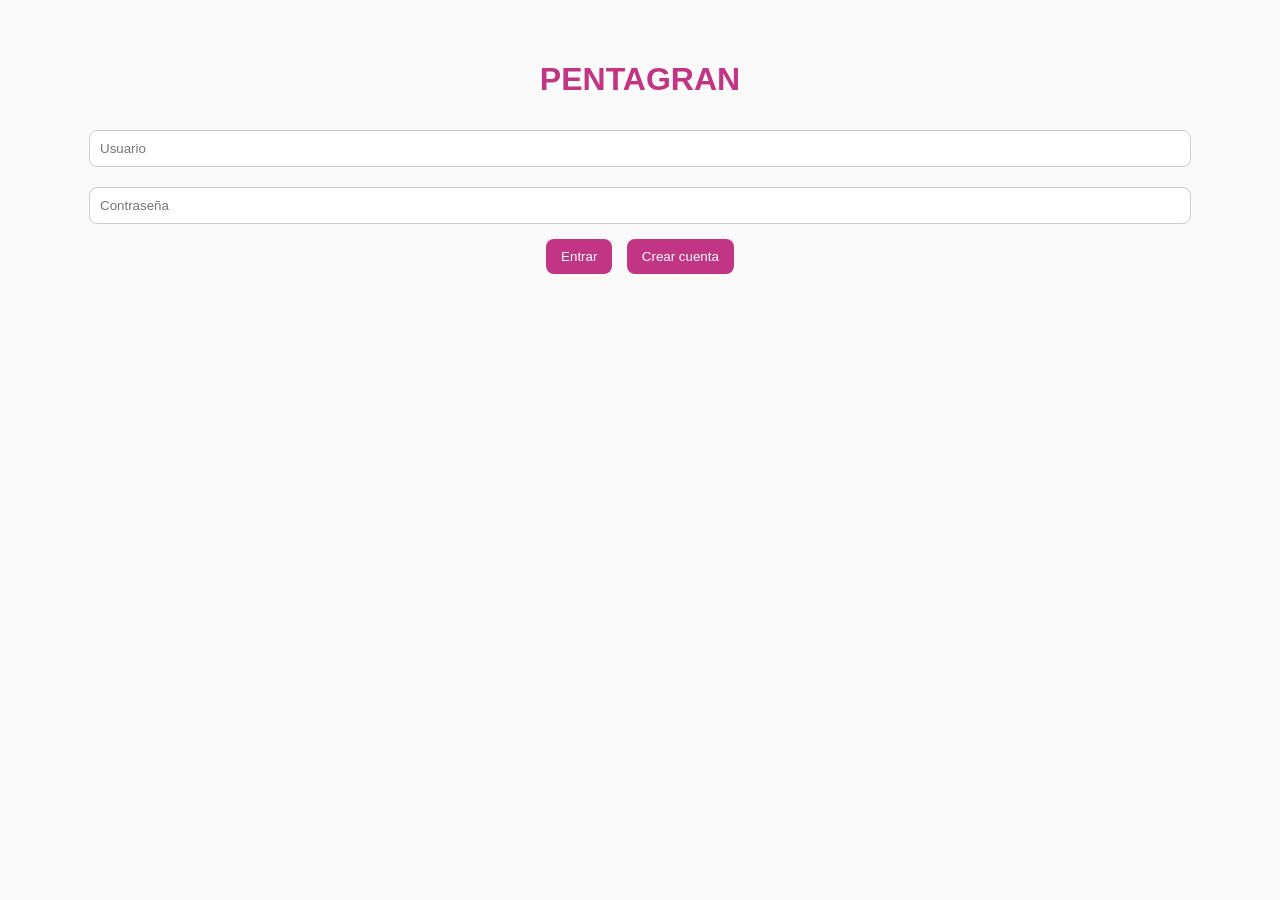
==== index.html @ b0647e69 "Rename index1.html to index.html" ====
<!DOCTYPE html>
<html lang="es">
<head>
<meta charset="UTF-8">
<meta name="viewport" content="width=device-width,initial-scale=1">
<title>PENTAGRAN</title>
<link rel="stylesheet" href="style.css">
</head>

<body>

<div id="loginScreen" class="login-screen">

<h1>PENTAGRAN</h1>

<input id="userName" placeholder="Usuario">

<input id="userPass" type="password" placeholder="Contraseña">

<button onclick="login()">Entrar</button>

<button onclick="registerUser()">Crear cuenta</button>

</div>

<div id="app" class="hidden">

<header>

<div class="logo">PENTAGRAN</div>

<div>
<button onclick="logout()">🚪</button>
</div>

</header>

<section id="home" class="section active"></section>

<section id="create" class="section">

<h2>Nueva publicación</h2>

<textarea id="postText"></textarea>

<input type="file" id="postImage" accept="image/*">

<button onclick="createPost()">Publicar foto</button>

<hr>

<h2>Nuevo Reel</h2>

<input id="reelTitle">

<input type="file" id="reelVideo" accept="video/*">

<button onclick="createReel()">Publicar reel</button>

</section>

<section id="reels" class="section"></section>

<section id="profile" class="section">

<div class="profile">

<div class="avatar">👤</div>

<h2 id="profileName"></h2>

<p id="profileBio"></p>

<button onclick="editProfile()">Editar perfil</button>

</div>

</section>

<nav>

<button onclick="openSection('home')">🏠</button>

<button onclick="openSection('create')">➕</button>

<button onclick="openSection('reels')">🎬</button>

<button onclick="openSection('profile')">👤</button>

</nav>

</div>

<script src="app.js"></script>

</body>
</html>
---- style.css ----
body{
margin:0;
font-family:Arial;
background:#fafafa;
}

.hidden{
display:none;
}

.login-screen{
text-align:center;
padding:40px;
}

.login-screen h1{
color:#c13584;
}

input,textarea{
width:90%;
padding:10px;
margin:10px;
border-radius:8px;
border:1px solid #ccc;
}

button{
padding:10px 15px;
margin:5px;
border:none;
border-radius:8px;
cursor:pointer;
background:#c13584;
color:white;
}

header{
display:flex;
justify-content:space-between;
padding:15px;
background:white;
box-shadow:0 2px 8px rgba(0,0,0,.08);
position:sticky;
top:0;
}

.logo{
font-size:28px;
font-weight:bold;
}

.section{
display:none;
padding:20px;
padding-bottom:90px;
}

.active{
display:block;
}

.post,.reel{
background:white;
padding:15px;
border-radius:15px;
margin-bottom:20px;
box-shadow:0 2px 8px rgba(0,0,0,.08);
}

img,video{
width:100%;
border-radius:12px;
margin-top:10px;
}

.profile{
text-align:center;
}

.avatar{
width:90px;
height:90px;
border-radius:50%;
background:#ddd;
display:flex;
justify-content:center;
align-items:center;
font-size:40px;
margin:auto;
}

nav{
position:fixed;
bottom:0;
width:100%;
display:flex;
justify-content:space-around;
background:white;
padding:10px;
box-shadow:0 -2px 8px rgba(0,0,0,.08);
}
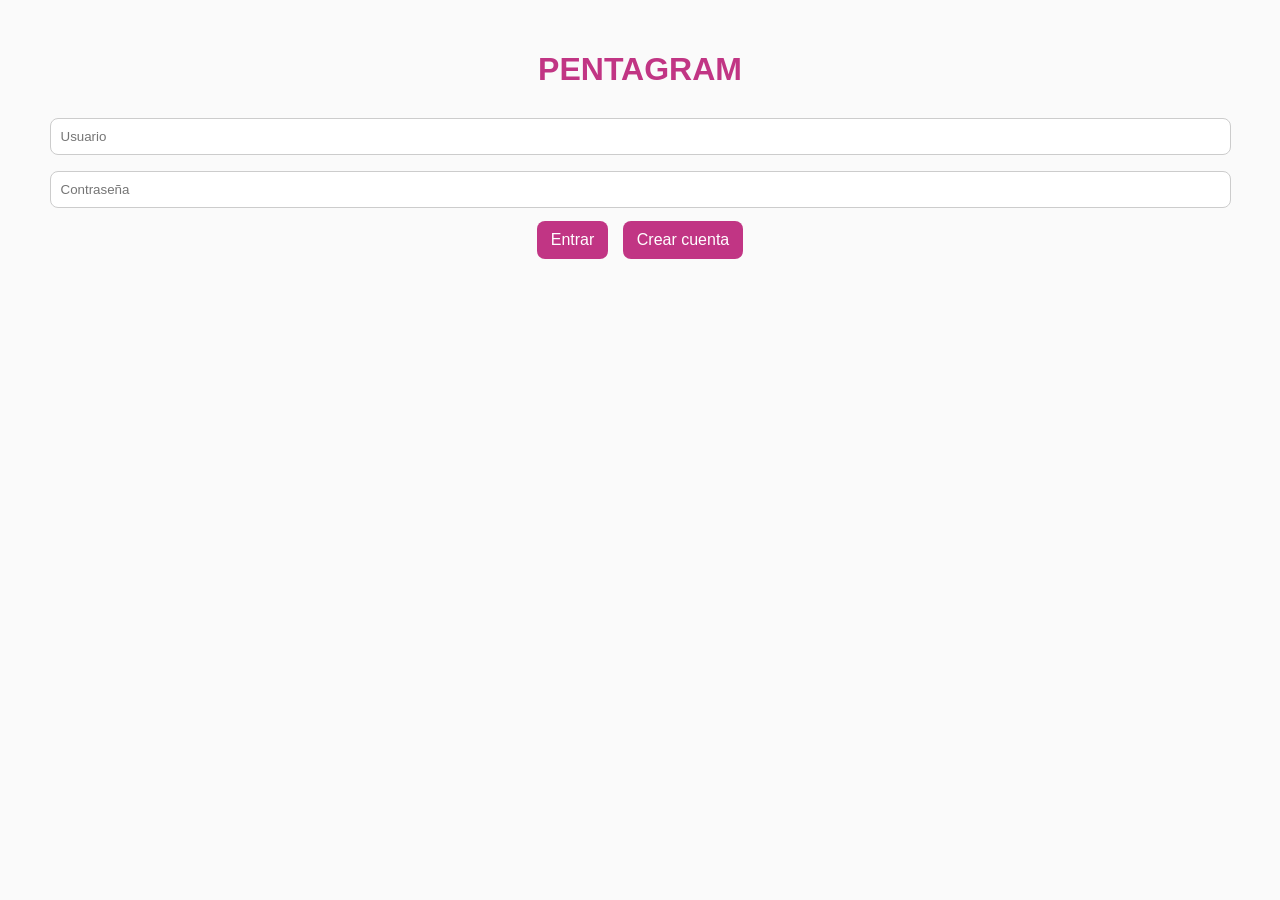
==== commit a4c606c9: "Add files via upload" ====
--- a/index.html
+++ b/index.html
@@ -3,95 +3,455 @@
 <head>
 <meta charset="UTF-8">
 <meta name="viewport" content="width=device-width,initial-scale=1">
-<title>PENTAGRAN</title>
-<link rel="stylesheet" href="style.css">
+<title>PENTAGRAM</title>
+
+<style>
+body{
+margin:0;
+font-family:Arial;
+background:#fafafa;
+}
+
+header{
+position:fixed;
+top:0;
+width:100%;
+background:white;
+display:flex;
+justify-content:space-between;
+padding:12px 18px;
+box-shadow:0 2px 8px rgba(0,0,0,.08);
+z-index:10;
+}
+
+.logo{
+font-size:28px;
+font-weight:bold;
+color:#c13584;
+}
+
+.section{
+display:none;
+padding-top:70px;
+padding-bottom:90px;
+}
+
+.active{
+display:block;
+}
+
+.post{
+background:white;
+margin:15px;
+padding:15px;
+border-radius:15px;
+box-shadow:0 2px 8px rgba(0,0,0,.08);
+}
+
+img{
+width:100%;
+border-radius:12px;
+margin-top:10px;
+}
+
+.bottom-nav{
+position:fixed;
+bottom:0;
+width:100%;
+display:flex;
+justify-content:space-around;
+background:white;
+padding:10px;
+box-shadow:0 -2px 8px rgba(0,0,0,.08);
+}
+
+button{
+border:none;
+background:none;
+cursor:pointer;
+font-size:16px;
+}
+
+.main{
+background:#c13584;
+color:white;
+padding:10px 14px;
+border-radius:8px;
+margin:5px;
+}
+
+input,textarea{
+width:95%;
+padding:10px;
+margin:8px;
+border-radius:8px;
+border:1px solid #ccc;
+}
+
+.comment{
+background:#f5f5f5;
+padding:8px;
+margin-top:6px;
+border-radius:8px;
+}
+</style>
 </head>
-
 <body>
 
-<div id="loginScreen" class="login-screen">
-
-<h1>PENTAGRAN</h1>
+<div id="loginScreen">
+
+<div style="padding:30px;text-align:center;">
+
+<h1 style="color:#c13584;">PENTAGRAM</h1>
 
 <input id="userName" placeholder="Usuario">
 
 <input id="userPass" type="password" placeholder="Contraseña">
 
-<button onclick="login()">Entrar</button>
-
-<button onclick="registerUser()">Crear cuenta</button>
-
-</div>
-
-<div id="app" class="hidden">
+<button class="main" onclick="login()">Entrar</button>
+
+<button class="main" onclick="register()">Crear cuenta</button>
+
+</div>
+
+</div>
+
+<div id="app" style="display:none;">
 
 <header>
 
-<div class="logo">PENTAGRAN</div>
+<div class="logo">PENTAGRAM</div>
+
+<button onclick="logout()">🚪</button>
+
+</header>
+
+<div id="home" class="section active"></div>
+
+<div id="create" class="section">
+
+<div style="padding:15px;">
+
+<h2>Nueva publicación</h2>
+
+<textarea id="postText"></textarea>
+
+<input type="file" id="postImage" accept="image/*">
+
+<button class="main" onclick="createPost()">Publicar</button>
+
+</div>
+
+</div>
+
+<div id="profile" class="section">
+
+<div style="padding:20px;">
+
+<h2 id="profileName"></h2>
+
+<p id="followersCount"></p>
+
+<p id="followingCount"></p>
+
+</div>
+
+</div>
+
+<div class="bottom-nav">
+
+<button onclick="openSection('home')">🏠</button>
+
+<button onclick="openSection('create')">➕</button>
+
+<button onclick="openSection('profile')">👤</button>
+
+</div>
+
+</div>
+
+<script>
+
+let currentUser=null;
+
+function getUsers(){
+return JSON.parse(localStorage.getItem("users")||"{}");
+}
+
+function saveUsers(users){
+localStorage.setItem("users",JSON.stringify(users));
+}
+
+function register(){
+
+let u=userName.value.trim();
+let p=userPass.value.trim();
+
+if(!u||!p)return;
+
+let users=getUsers();
+
+if(users[u]) return alert("Ya existe");
+
+users[u]={
+password:p,
+posts:[],
+followers:[],
+following:[]
+};
+
+saveUsers(users);
+
+alert("Cuenta creada");
+}
+
+function login(){
+
+let u=userName.value.trim();
+let p=userPass.value.trim();
+
+let users=getUsers();
+
+if(!users[u]) return;
+
+if(users[u].password!==p)return;
+
+currentUser=u;
+
+loginScreen.style.display="none";
+app.style.display="block";
+
+loadUser();
+}
+
+function logout(){
+
+currentUser=null;
+
+app.style.display="none";
+
+loginScreen.style.display="block";
+}
+
+function openSection(id){
+
+document.querySelectorAll(".section")
+.forEach(s=>s.classList.remove("active"));
+
+document.getElementById(id)
+.classList.add("active");
+}
+
+function loadUser(){
+
+renderPosts();
+
+renderProfile();
+}
+
+function renderProfile(){
+
+let users=getUsers();
+
+profileName.innerText=currentUser;
+
+followersCount.innerText=
+"Seguidores: "+users[currentUser].followers.length;
+
+followingCount.innerText=
+"Siguiendo: "+users[currentUser].following.length;
+}
+
+function createPost(){
+
+let text=postText.value;
+
+let file=postImage.files[0];
+
+if(!file)return;
+
+let reader=new FileReader();
+
+reader.onload=function(){
+
+let users=getUsers();
+
+users[currentUser].posts.unshift({
+
+id:Date.now(),
+
+text:text,
+
+image:reader.result,
+
+likes:[],
+
+comments:[]
+});
+
+saveUsers(users);
+
+postText.value="";
+postImage.value="";
+
+renderPosts();
+
+openSection("home");
+};
+
+reader.readAsDataURL(file);
+}
+
+function toggleLike(owner,id){
+
+let users=getUsers();
+
+let post=users[owner].posts.find(p=>p.id===id);
+
+let i=post.likes.indexOf(currentUser);
+
+if(i===-1){
+
+post.likes.push(currentUser);
+
+}else{
+
+post.likes.splice(i,1);
+}
+
+saveUsers(users);
+
+renderPosts();
+}
+
+function addComment(owner,id){
+
+let text=prompt("Comentario:");
+
+if(!text)return;
+
+let users=getUsers();
+
+let post=users[owner].posts.find(p=>p.id===id);
+
+post.comments.push({
+user:currentUser,
+text:text
+});
+
+saveUsers(users);
+
+renderPosts();
+}
+
+function toggleFollow(user){
+
+if(user===currentUser)return;
+
+let users=getUsers();
+
+let me=users[currentUser];
+
+let other=users[user];
+
+let following=me.following.indexOf(user);
+
+if(following===-1){
+
+me.following.push(user);
+
+other.followers.push(currentUser);
+
+}else{
+
+me.following=
+me.following.filter(x=>x!==user);
+
+other.followers=
+other.followers.filter(x=>x!==currentUser);
+}
+
+saveUsers(users);
+
+renderPosts();
+
+renderProfile();
+}
+
+function renderPosts(){
+
+let users=getUsers();
+
+home.innerHTML="";
+
+for(let name in users){
+
+users[name].posts.forEach(post=>{
+
+let liked=
+post.likes.includes(currentUser);
+
+let following=
+users[currentUser].following.includes(name);
+
+let div=document.createElement("div");
+
+div.className="post";
+
+div.innerHTML=`
+
+<b>${name}</b>
+
+${name!==currentUser
+? `<button class="main"
+onclick="toggleFollow('${name}')">
+${following?"Siguiendo":"Seguir"}
+</button>`
+:""}
+
+<p>${post.text}</p>
+
+<img src="${post.image}">
+
+<div style="margin-top:10px;">
+
+<button onclick="toggleLike('${name}',${post.id})">
+
+${liked?"❤️":"🤍"} ${post.likes.length}
+
+</button>
+
+<button onclick="addComment('${name}',${post.id})">
+
+💬 ${post.comments.length}
+
+</button>
+
+</div>
 
 <div>
-<button onclick="logout()">🚪</button>
-</div>
-
-</header>
-
-<section id="home" class="section active"></section>
-
-<section id="create" class="section">
-
-<h2>Nueva publicación</h2>
-
-<textarea id="postText"></textarea>
-
-<input type="file" id="postImage" accept="image/*">
-
-<button onclick="createPost()">Publicar foto</button>
-
-<hr>
-
-<h2>Nuevo Reel</h2>
-
-<input id="reelTitle">
-
-<input type="file" id="reelVideo" accept="video/*">
-
-<button onclick="createReel()">Publicar reel</button>
-
-</section>
-
-<section id="reels" class="section"></section>
-
-<section id="profile" class="section">
-
-<div class="profile">
-
-<div class="avatar">👤</div>
-
-<h2 id="profileName"></h2>
-
-<p id="profileBio"></p>
-
-<button onclick="editProfile()">Editar perfil</button>
-
-</div>
-
-</section>
-
-<nav>
-
-<button onclick="openSection('home')">🏠</button>
-
-<button onclick="openSection('create')">➕</button>
-
-<button onclick="openSection('reels')">🎬</button>
-
-<button onclick="openSection('profile')">👤</button>
-
-</nav>
-
-</div>
-
-<script src="app.js"></script>
+
+${post.comments.map(c=>`
+
+<div class="comment">
+
+<b>${c.user}</b>: ${c.text}
+
+</div>
+
+`).join("")}
+
+</div>
+`;
+
+home.appendChild(div);
+
+});
+
+}
+}
+
+</script>
 
 </body>
-</html>
+</html>
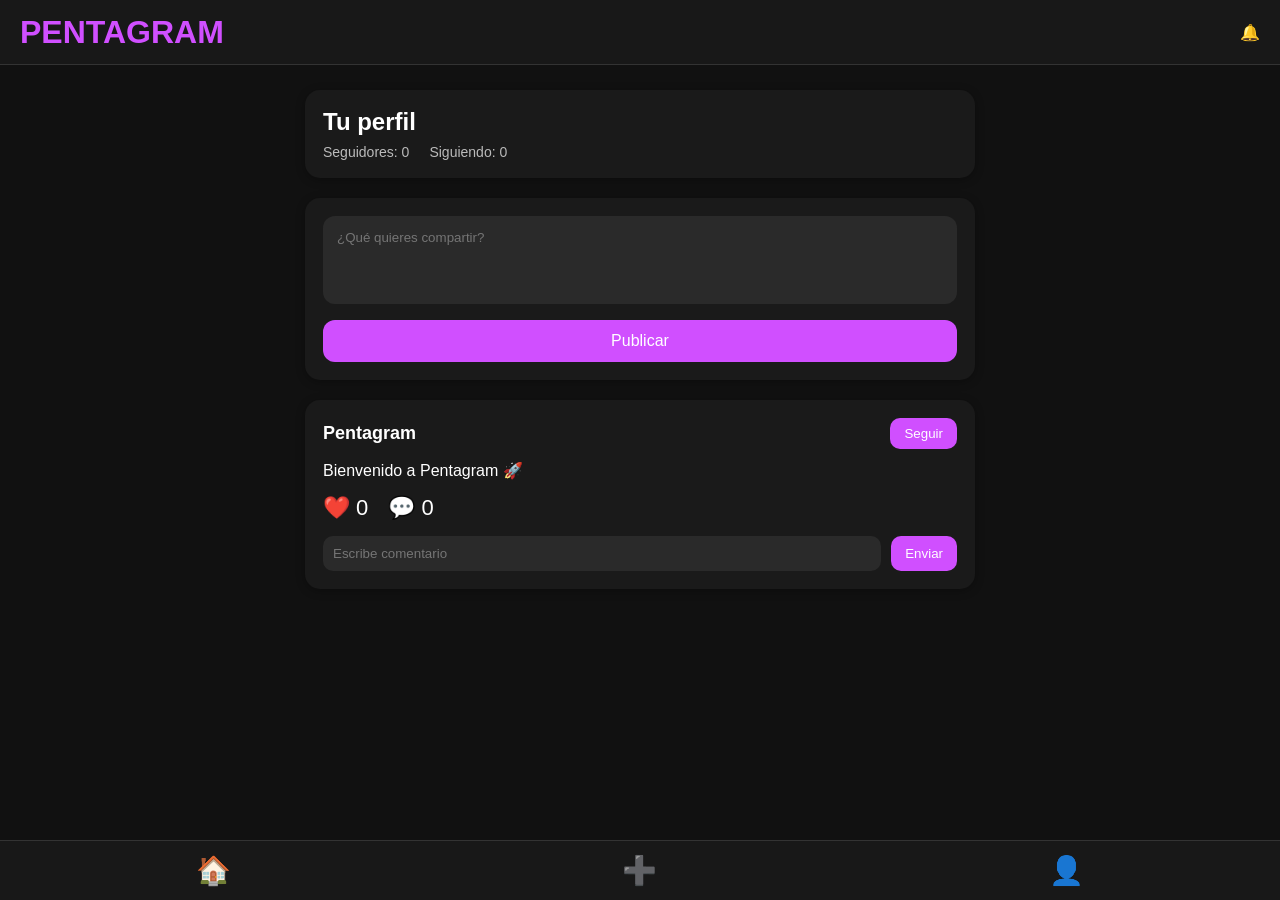
==== commit 6e308d95: "V2 SE AÑADIERON MEJORAS VISUALES Y DE FUNCIONAMIENTO" ====
--- a/index.html
+++ b/index.html
@@ -6,450 +6,306 @@
 <title>PENTAGRAM</title>
 
 <style>
+*{
+margin:0;
+padding:0;
+box-sizing:border-box;
+font-family:Arial,sans-serif;
+}
+
 body{
-margin:0;
-font-family:Arial;
-background:#fafafa;
+background:#111;
+color:white;
 }
 
 header{
 position:fixed;
 top:0;
+left:0;
+right:0;
+height:65px;
+background:#181818;
+display:flex;
+justify-content:space-between;
+align-items:center;
+padding:0 20px;
+border-bottom:1px solid #333;
+z-index:10;
+}
+
+.logo{
+font-size:32px;
+font-weight:bold;
+color:#d04fff;
+}
+
+.container{
+max-width:700px;
+margin:auto;
+padding:90px 15px 90px;
+}
+
+.card{
+background:#1a1a1a;
+border-radius:15px;
+padding:18px;
+margin-bottom:20px;
+box-shadow:0 2px 10px rgba(0,0,0,.3);
+}
+
+.card-header{
+display:flex;
+justify-content:space-between;
+align-items:center;
+margin-bottom:12px;
+}
+
+.username{
+font-weight:bold;
+font-size:18px;
+}
+
+.follow-btn{
+background:#d04fff;
+color:white;
+border:none;
+padding:8px 14px;
+border-radius:10px;
+cursor:pointer;
+}
+
+textarea{
 width:100%;
-background:white;
-display:flex;
-justify-content:space-between;
-padding:12px 18px;
-box-shadow:0 2px 8px rgba(0,0,0,.08);
-z-index:10;
-}
-
-.logo{
-font-size:28px;
-font-weight:bold;
-color:#c13584;
-}
-
-.section{
-display:none;
-padding-top:70px;
-padding-bottom:90px;
-}
-
-.active{
-display:block;
-}
-
-.post{
-background:white;
-margin:15px;
-padding:15px;
-border-radius:15px;
-box-shadow:0 2px 8px rgba(0,0,0,.08);
-}
-
-img{
+padding:14px;
+border-radius:12px;
+border:none;
+background:#2a2a2a;
+color:white;
+resize:none;
+margin-bottom:12px;
+}
+
+button{
+cursor:pointer;
+}
+
+.post-btn{
 width:100%;
+padding:12px;
+background:#d04fff;
+border:none;
+color:white;
 border-radius:12px;
-margin-top:10px;
+font-size:16px;
+}
+
+.actions{
+display:flex;
+gap:20px;
+margin-top:15px;
+font-size:22px;
+cursor:pointer;
+}
+
+.comments{
+margin-top:15px;
+}
+
+.comment{
+background:#222;
+padding:10px;
+border-radius:10px;
+margin-top:8px;
+}
+
+.comment-input{
+margin-top:12px;
+display:flex;
+gap:10px;
+}
+
+.comment-input input{
+flex:1;
+padding:10px;
+border:none;
+border-radius:10px;
+background:#2a2a2a;
+color:white;
 }
 
 .bottom-nav{
 position:fixed;
 bottom:0;
-width:100%;
+left:0;
+right:0;
+height:60px;
+background:#181818;
 display:flex;
 justify-content:space-around;
-background:white;
-padding:10px;
-box-shadow:0 -2px 8px rgba(0,0,0,.08);
-}
-
-button{
-border:none;
-background:none;
-cursor:pointer;
-font-size:16px;
-}
-
-.main{
-background:#c13584;
-color:white;
-padding:10px 14px;
-border-radius:8px;
-margin:5px;
-}
-
-input,textarea{
-width:95%;
-padding:10px;
-margin:8px;
-border-radius:8px;
-border:1px solid #ccc;
-}
-
-.comment{
-background:#f5f5f5;
-padding:8px;
-margin-top:6px;
-border-radius:8px;
-}
+align-items:center;
+font-size:28px;
+border-top:1px solid #333;
+}
+
+.stats{
+display:flex;
+gap:20px;
+margin-top:8px;
+color:#bbb;
+font-size:14px;
+}
+
 </style>
 </head>
+
 <body>
 
-<div id="loginScreen">
-
-<div style="padding:30px;text-align:center;">
-
-<h1 style="color:#c13584;">PENTAGRAM</h1>
-
-<input id="userName" placeholder="Usuario">
-
-<input id="userPass" type="password" placeholder="Contraseña">
-
-<button class="main" onclick="login()">Entrar</button>
-
-<button class="main" onclick="register()">Crear cuenta</button>
-
-</div>
-
-</div>
-
-<div id="app" style="display:none;">
-
 <header>
-
 <div class="logo">PENTAGRAM</div>
-
-<button onclick="logout()">🚪</button>
-
+<div>🔔</div>
 </header>
 
-<div id="home" class="section active"></div>
-
-<div id="create" class="section">
-
-<div style="padding:15px;">
-
-<h2>Nueva publicación</h2>
-
-<textarea id="postText"></textarea>
-
-<input type="file" id="postImage" accept="image/*">
-
-<button class="main" onclick="createPost()">Publicar</button>
-
-</div>
-
-</div>
-
-<div id="profile" class="section">
-
-<div style="padding:20px;">
-
-<h2 id="profileName"></h2>
-
-<p id="followersCount"></p>
-
-<p id="followingCount"></p>
-
-</div>
+<div class="container">
+
+<div class="card">
+<h2>Tu perfil</h2>
+<div class="stats">
+<div>Seguidores: <span id="followers">0</span></div>
+<div>Siguiendo: <span id="following">0</span></div>
+</div>
+</div>
+
+<div class="card">
+<textarea id="postText" rows="4" placeholder="¿Qué quieres compartir?"></textarea>
+<button class="post-btn" onclick="createPost()">Publicar</button>
+</div>
+
+<div id="feed"></div>
 
 </div>
 
 <div class="bottom-nav">
-
-<button onclick="openSection('home')">🏠</button>
-
-<button onclick="openSection('create')">➕</button>
-
-<button onclick="openSection('profile')">👤</button>
-
-</div>
-
+<div>🏠</div>
+<div onclick="scrollTo(0,0)">➕</div>
+<div>👤</div>
 </div>
 
 <script>
 
-let currentUser=null;
-
-function getUsers(){
-return JSON.parse(localStorage.getItem("users")||"{}");
-}
-
-function saveUsers(users){
-localStorage.setItem("users",JSON.stringify(users));
-}
-
-function register(){
-
-let u=userName.value.trim();
-let p=userPass.value.trim();
-
-if(!u||!p)return;
-
-let users=getUsers();
-
-if(users[u]) return alert("Ya existe");
-
-users[u]={
-password:p,
-posts:[],
-followers:[],
-following:[]
-};
-
-saveUsers(users);
-
-alert("Cuenta creada");
-}
-
-function login(){
-
-let u=userName.value.trim();
-let p=userPass.value.trim();
-
-let users=getUsers();
-
-if(!users[u]) return;
-
-if(users[u].password!==p)return;
-
-currentUser=u;
-
-loginScreen.style.display="none";
-app.style.display="block";
-
-loadUser();
-}
-
-function logout(){
-
-currentUser=null;
-
-app.style.display="none";
-
-loginScreen.style.display="block";
-}
-
-function openSection(id){
-
-document.querySelectorAll(".section")
-.forEach(s=>s.classList.remove("active"));
-
-document.getElementById(id)
-.classList.add("active");
-}
-
-function loadUser(){
-
-renderPosts();
-
-renderProfile();
-}
-
-function renderProfile(){
-
-let users=getUsers();
-
-profileName.innerText=currentUser;
-
-followersCount.innerText=
-"Seguidores: "+users[currentUser].followers.length;
-
-followingCount.innerText=
-"Siguiendo: "+users[currentUser].following.length;
+let followers=0;
+let following=0;
+
+let posts=JSON.parse(localStorage.getItem("posts"))||[
+{
+user:"Pentagram",
+text:"Bienvenido a Pentagram 🚀",
+likes:0,
+comments:[]
+}
+];
+
+function save(){
+localStorage.setItem("posts",JSON.stringify(posts));
+}
+
+function render(){
+
+document.getElementById("followers").textContent=followers;
+document.getElementById("following").textContent=following;
+
+const feed=document.getElementById("feed");
+
+feed.innerHTML="";
+
+posts.slice().reverse().forEach((post,index)=>{
+
+const realIndex=posts.length-1-index;
+
+const card=document.createElement("div");
+card.className="card";
+
+card.innerHTML=`
+<div class="card-header">
+<div class="username">${post.user}</div>
+<button class="follow-btn"
+onclick="followUser()">
+Seguir
+</button>
+</div>
+
+<div>${post.text}</div>
+
+<div class="actions">
+<span onclick="likePost(${realIndex})">❤️ ${post.likes}</span>
+<span>💬 ${post.comments.length}</span>
+</div>
+
+<div class="comments" id="comments-${realIndex}">
+${post.comments.map(c=>`
+<div class="comment">${c}</div>
+`).join("")}
+</div>
+
+<div class="comment-input">
+<input id="input-${realIndex}" placeholder="Escribe comentario">
+<button class="follow-btn"
+onclick="addComment(${realIndex})">
+Enviar
+</button>
+</div>
+`;
+
+feed.appendChild(card);
+
+});
 }
 
 function createPost(){
 
-let text=postText.value;
-
-let file=postImage.files[0];
-
-if(!file)return;
-
-let reader=new FileReader();
-
-reader.onload=function(){
-
-let users=getUsers();
-
-users[currentUser].posts.unshift({
-
-id:Date.now(),
-
-text:text,
-
-image:reader.result,
-
-likes:[],
-
+const text=document.getElementById("postText").value.trim();
+
+if(!text)return;
+
+posts.push({
+user:"Tú",
+text,
+likes:0,
 comments:[]
 });
 
-saveUsers(users);
-
-postText.value="";
-postImage.value="";
-
-renderPosts();
-
-openSection("home");
-};
-
-reader.readAsDataURL(file);
-}
-
-function toggleLike(owner,id){
-
-let users=getUsers();
-
-let post=users[owner].posts.find(p=>p.id===id);
-
-let i=post.likes.indexOf(currentUser);
-
-if(i===-1){
-
-post.likes.push(currentUser);
-
-}else{
-
-post.likes.splice(i,1);
-}
-
-saveUsers(users);
-
-renderPosts();
-}
-
-function addComment(owner,id){
-
-let text=prompt("Comentario:");
-
-if(!text)return;
-
-let users=getUsers();
-
-let post=users[owner].posts.find(p=>p.id===id);
-
-post.comments.push({
-user:currentUser,
-text:text
-});
-
-saveUsers(users);
-
-renderPosts();
-}
-
-function toggleFollow(user){
-
-if(user===currentUser)return;
-
-let users=getUsers();
-
-let me=users[currentUser];
-
-let other=users[user];
-
-let following=me.following.indexOf(user);
-
-if(following===-1){
-
-me.following.push(user);
-
-other.followers.push(currentUser);
-
-}else{
-
-me.following=
-me.following.filter(x=>x!==user);
-
-other.followers=
-other.followers.filter(x=>x!==currentUser);
-}
-
-saveUsers(users);
-
-renderPosts();
-
-renderProfile();
-}
-
-function renderPosts(){
-
-let users=getUsers();
-
-home.innerHTML="";
-
-for(let name in users){
-
-users[name].posts.forEach(post=>{
-
-let liked=
-post.likes.includes(currentUser);
-
-let following=
-users[currentUser].following.includes(name);
-
-let div=document.createElement("div");
-
-div.className="post";
-
-div.innerHTML=`
-
-<b>${name}</b>
-
-${name!==currentUser
-? `<button class="main"
-onclick="toggleFollow('${name}')">
-${following?"Siguiendo":"Seguir"}
-</button>`
-:""}
-
-<p>${post.text}</p>
-
-<img src="${post.image}">
-
-<div style="margin-top:10px;">
-
-<button onclick="toggleLike('${name}',${post.id})">
-
-${liked?"❤️":"🤍"} ${post.likes.length}
-
-</button>
-
-<button onclick="addComment('${name}',${post.id})">
-
-💬 ${post.comments.length}
-
-</button>
-
-</div>
-
-<div>
-
-${post.comments.map(c=>`
-
-<div class="comment">
-
-<b>${c.user}</b>: ${c.text}
-
-</div>
-
-`).join("")}
-
-</div>
-`;
-
-home.appendChild(div);
-
-});
-
-}
-}
+document.getElementById("postText").value="";
+
+save();
+render();
+}
+
+function likePost(i){
+posts[i].likes++;
+save();
+render();
+}
+
+function addComment(i){
+
+const input=document.getElementById(`input-${i}`);
+
+if(!input.value.trim())return;
+
+posts[i].comments.push(input.value);
+
+input.value="";
+
+save();
+render();
+}
+
+function followUser(){
+followers++;
+following++;
+render();
+}
+
+render();
 
 </script>
 
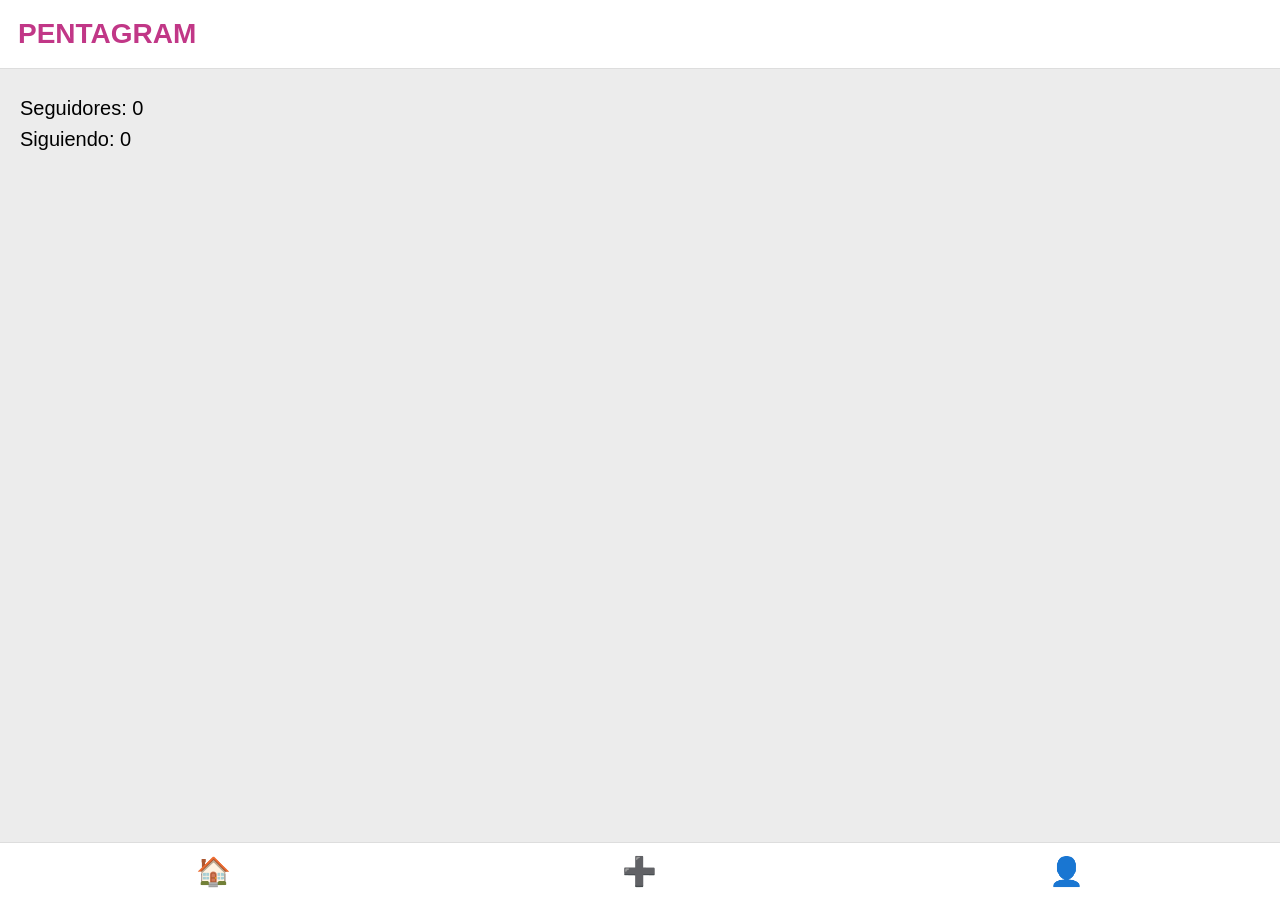
==== commit 312928df: "Add files via upload" ====
--- a/index.html
+++ b/index.html
@@ -6,6 +6,7 @@
 <title>PENTAGRAM</title>
 
 <style>
+
 *{
 margin:0;
 padding:0;
@@ -14,86 +15,59 @@
 }
 
 body{
-background:#111;
-color:white;
+background:#ececec;
 }
 
 header{
-position:fixed;
-top:0;
-left:0;
-right:0;
-height:65px;
-background:#181818;
-display:flex;
-justify-content:space-between;
-align-items:center;
-padding:0 20px;
-border-bottom:1px solid #333;
-z-index:10;
-}
-
-.logo{
-font-size:32px;
+background:white;
+padding:18px;
+font-size:28px;
 font-weight:bold;
-color:#d04fff;
+color:#c13787;
+border-bottom:1px solid #ddd;
 }
 
 .container{
-max-width:700px;
-margin:auto;
-padding:90px 15px 90px;
+padding:20px;
+padding-bottom:90px;
+}
+
+.stats{
+margin-bottom:20px;
+}
+
+.stats div{
+margin-top:8px;
+font-size:20px;
 }
 
 .card{
-background:#1a1a1a;
-border-radius:15px;
-padding:18px;
+background:white;
+padding:16px;
 margin-bottom:20px;
-box-shadow:0 2px 10px rgba(0,0,0,.3);
-}
-
-.card-header{
-display:flex;
-justify-content:space-between;
-align-items:center;
-margin-bottom:12px;
-}
-
-.username{
-font-weight:bold;
-font-size:18px;
-}
-
-.follow-btn{
-background:#d04fff;
-color:white;
-border:none;
-padding:8px 14px;
-border-radius:10px;
-cursor:pointer;
+border-radius:14px;
+box-shadow:0 2px 8px rgba(0,0,0,.08);
 }
 
 textarea{
 width:100%;
-padding:14px;
+padding:12px;
 border-radius:12px;
+border:1px solid #ccc;
+resize:none;
+font-size:16px;
+}
+
+button{
 border:none;
-background:#2a2a2a;
-color:white;
-resize:none;
-margin-bottom:12px;
-}
-
-button{
 cursor:pointer;
 }
 
 .post-btn{
+margin-top:12px;
 width:100%;
 padding:12px;
-background:#d04fff;
-border:none;
+background:#c13787;
 color:white;
 border-radius:12px;
 font-size:16px;
@@ -103,34 +77,27 @@
 display:flex;
 gap:20px;
 margin-top:15px;
-font-size:22px;
-cursor:pointer;
-}
-
-.comments{
-margin-top:15px;
-}
-
-.comment{
-background:#222;
+font-size:20px;
+}
+
+.comment-box{
+display:flex;
+gap:8px;
+margin-top:12px;
+}
+
+.comment-box input{
+flex:1;
 padding:10px;
 border-radius:10px;
+border:1px solid #ccc;
+}
+
+.comment{
 margin-top:8px;
-}
-
-.comment-input{
-margin-top:12px;
-display:flex;
-gap:10px;
-}
-
-.comment-input input{
-flex:1;
+background:#f5f5f5;
 padding:10px;
-border:none;
 border-radius:10px;
-background:#2a2a2a;
-color:white;
 }
 
 .bottom-nav{
@@ -138,21 +105,25 @@
 bottom:0;
 left:0;
 right:0;
-height:60px;
-background:#181818;
+height:58px;
+background:white;
 display:flex;
 justify-content:space-around;
 align-items:center;
 font-size:28px;
-border-top:1px solid #333;
-}
-
-.stats{
-display:flex;
-gap:20px;
-margin-top:8px;
-color:#bbb;
-font-size:14px;
+border-top:1px solid #ddd;
+}
+
+.nav-btn{
+cursor:pointer;
+}
+
+.hidden{
+display:none;
+}
+
+.profile{
+font-size:18px;
 }
 
 </style>
@@ -160,149 +131,280 @@
 
 <body>
 
-<header>
-<div class="logo">PENTAGRAM</div>
-<div>🔔</div>
-</header>
+<header>PENTAGRAM</header>
 
 <div class="container">
 
-<div class="card">
-<h2>Tu perfil</h2>
+<div id="home">
+
 <div class="stats">
 <div>Seguidores: <span id="followers">0</span></div>
 <div>Siguiendo: <span id="following">0</span></div>
 </div>
-</div>
+
+<div id="feed"></div>
+
+</div>
+
+<div id="create" class="hidden">
 
 <div class="card">
-<textarea id="postText" rows="4" placeholder="¿Qué quieres compartir?"></textarea>
-<button class="post-btn" onclick="createPost()">Publicar</button>
-</div>
-
-<div id="feed"></div>
+
+<textarea
+id="postText"
+rows="5"
+placeholder="¿Qué quieres compartir?">
+</textarea>
+
+<button
+class="post-btn"
+onclick="createPost()">
+Publicar
+</button>
+
+</div>
+
+</div>
+
+<div id="profile" class="hidden">
+
+<div class="card profile">
+<h2>Tu perfil</h2>
+<br>
+Publicaciones:
+<span id="totalPosts">0</span>
+</div>
+
+</div>
 
 </div>
 
 <div class="bottom-nav">
-<div>🏠</div>
-<div onclick="scrollTo(0,0)">➕</div>
-<div>👤</div>
+
+<div class="nav-btn" onclick="showPage('home')">🏠</div>
+
+<div class="nav-btn" onclick="showPage('create')">➕</div>
+
+<div class="nav-btn" onclick="showPage('profile')">👤</div>
+
 </div>
 
 <script>
 
-let followers=0;
-let following=0;
-
-let posts=JSON.parse(localStorage.getItem("posts"))||[
-{
-user:"Pentagram",
-text:"Bienvenido a Pentagram 🚀",
-likes:0,
-comments:[]
-}
-];
+let followers=
+Number(localStorage.getItem("followers"))||0;
+
+let following=
+Number(localStorage.getItem("following"))||0;
+
+let posts=
+JSON.parse(localStorage.getItem("posts"))||[];
 
 function save(){
-localStorage.setItem("posts",JSON.stringify(posts));
-}
-
-function render(){
-
-document.getElementById("followers").textContent=followers;
-document.getElementById("following").textContent=following;
-
-const feed=document.getElementById("feed");
-
-feed.innerHTML="";
-
-posts.slice().reverse().forEach((post,index)=>{
-
-const realIndex=posts.length-1-index;
-
-const card=document.createElement("div");
-card.className="card";
-
-card.innerHTML=`
-<div class="card-header">
-<div class="username">${post.user}</div>
-<button class="follow-btn"
-onclick="followUser()">
-Seguir
-</button>
-</div>
-
-<div>${post.text}</div>
-
-<div class="actions">
-<span onclick="likePost(${realIndex})">❤️ ${post.likes}</span>
-<span>💬 ${post.comments.length}</span>
-</div>
-
-<div class="comments" id="comments-${realIndex}">
-${post.comments.map(c=>`
-<div class="comment">${c}</div>
-`).join("")}
-</div>
-
-<div class="comment-input">
-<input id="input-${realIndex}" placeholder="Escribe comentario">
-<button class="follow-btn"
-onclick="addComment(${realIndex})">
-Enviar
-</button>
-</div>
-`;
-
-feed.appendChild(card);
-
-});
+
+localStorage.setItem(
+"posts",
+JSON.stringify(posts)
+);
+
+localStorage.setItem(
+"followers",
+followers
+);
+
+localStorage.setItem(
+"following",
+following
+);
+
+}
+
+function showPage(page){
+
+document
+.getElementById("home")
+.classList.add("hidden");
+
+document
+.getElementById("create")
+.classList.add("hidden");
+
+document
+.getElementById("profile")
+.classList.add("hidden");
+
+document
+.getElementById(page)
+.classList.remove("hidden");
+
+render();
+
 }
 
 function createPost(){
 
-const text=document.getElementById("postText").value.trim();
+const text=
+document
+.getElementById("postText")
+.value
+.trim();
 
 if(!text)return;
 
 posts.push({
 user:"Tú",
-text,
+text:text,
 likes:0,
 comments:[]
 });
 
-document.getElementById("postText").value="";
+document
+.getElementById("postText")
+.value="";
 
 save();
+
+showPage("home");
+
+}
+
+function likePost(i){
+
+posts[i].likes++;
+
+save();
+
 render();
-}
-
-function likePost(i){
-posts[i].likes++;
+
+}
+
+function addComment(i){
+
+const input=
+document.getElementById(
+"comment-"+i
+);
+
+const value=
+input.value.trim();
+
+if(!value)return;
+
+posts[i]
+.comments
+.push(value);
+
+input.value="";
+
 save();
+
 render();
-}
-
-function addComment(i){
-
-const input=document.getElementById(`input-${i}`);
-
-if(!input.value.trim())return;
-
-posts[i].comments.push(input.value);
-
-input.value="";
+
+}
+
+function followUser(){
+
+followers++;
+
+following++;
 
 save();
+
 render();
-}
-
-function followUser(){
-followers++;
-following++;
-render();
+
+}
+
+function render(){
+
+document
+.getElementById("followers")
+.textContent=followers;
+
+document
+.getElementById("following")
+.textContent=following;
+
+document
+.getElementById("totalPosts")
+.textContent=posts.length;
+
+const feed=
+document.getElementById("feed");
+
+feed.innerHTML="";
+
+posts
+.slice()
+.reverse()
+.forEach((post,index)=>{
+
+const real=
+posts.length-1-index;
+
+const card=
+document.createElement("div");
+
+card.className="card";
+
+card.innerHTML=`
+
+<strong>${post.user}</strong>
+
+<div style="margin-top:10px">
+${post.text}
+</div>
+
+<div class="actions">
+
+<div onclick="likePost(${real})">
+❤️ ${post.likes}
+</div>
+
+<div>
+💬 ${post.comments.length}
+</div>
+
+<div onclick="followUser()">
+➕ seguir
+</div>
+
+</div>
+
+<div>
+
+${post.comments.map(c=>`
+
+<div class="comment">
+${c}
+</div>
+
+`).join("")}
+
+</div>
+
+<div class="comment-box">
+
+<input
+id="comment-${real}"
+placeholder="Comentar">
+
+<button
+class="post-btn"
+style="width:auto;padding:10px"
+onclick="addComment(${real})">
+
+Enviar
+
+</button>
+
+</div>
+
+`;
+
+feed.appendChild(card);
+
+});
+
 }
 
 render();
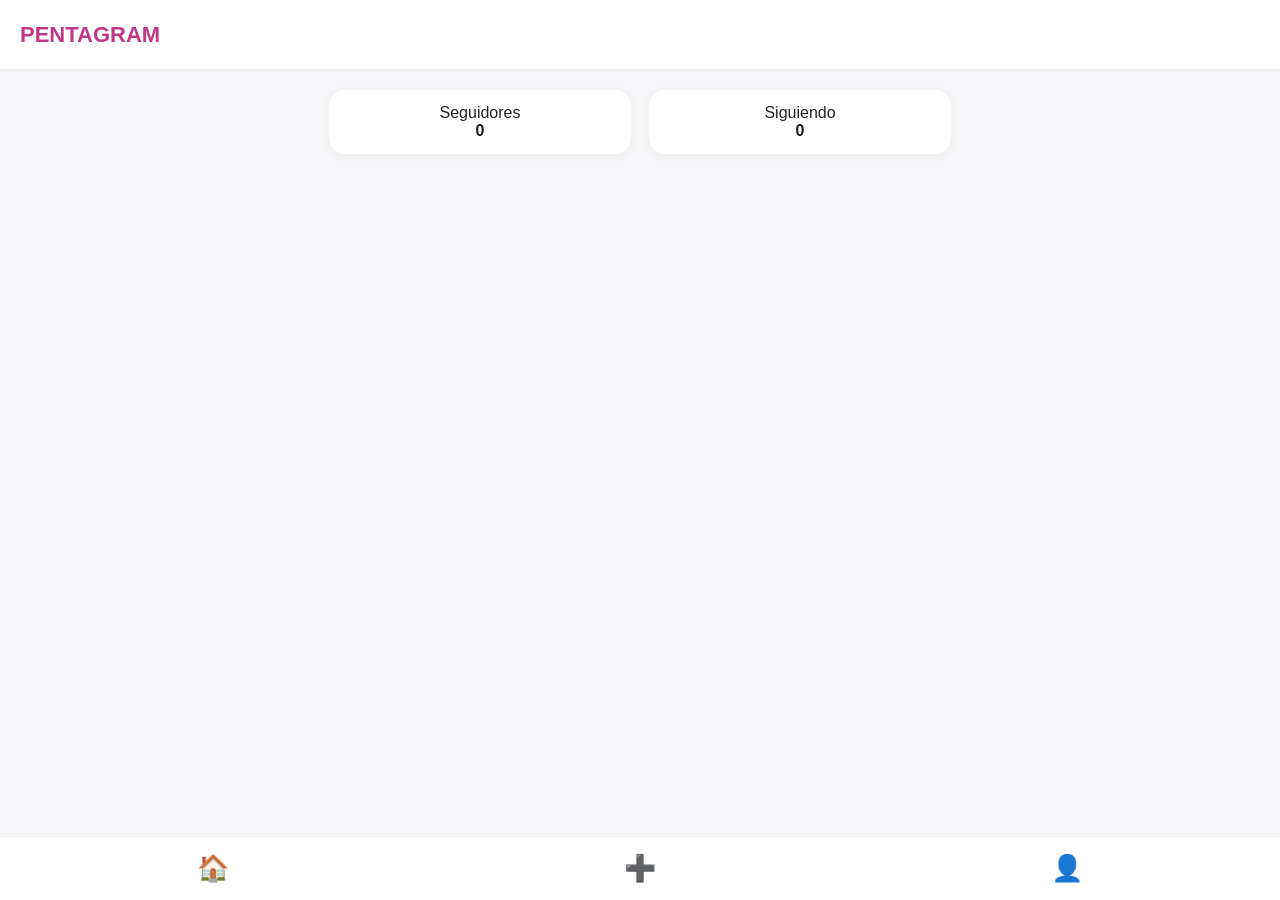
==== commit 43a033f5: "Add files via upload v2" ====
--- a/index.html
+++ b/index.html
@@ -15,69 +15,98 @@
 }
 
 body{
-background:#ececec;
+background:#f6f6f8;
+color:#222;
 }
 
 header{
+height:70px;
 background:white;
-padding:18px;
-font-size:28px;
+display:flex;
+align-items:center;
+padding:0 20px;
+font-size:22px;
 font-weight:bold;
 color:#c13787;
-border-bottom:1px solid #ddd;
+border-bottom:1px solid #eee;
+position:fixed;
+top:0;
+left:0;
+right:0;
+z-index:10;
 }
 
 .container{
-padding:20px;
-padding-bottom:90px;
+max-width:650px;
+margin:auto;
+padding:90px 14px 90px;
 }
 
 .stats{
+display:flex;
+gap:18px;
 margin-bottom:20px;
 }
 
-.stats div{
-margin-top:8px;
-font-size:20px;
+.stat{
+background:white;
+padding:14px;
+border-radius:16px;
+flex:1;
+text-align:center;
+box-shadow:0 2px 8px rgba(0,0,0,.05);
 }
 
 .card{
 background:white;
+border-radius:18px;
 padding:16px;
-margin-bottom:20px;
-border-radius:14px;
-box-shadow:0 2px 8px rgba(0,0,0,.08);
+margin-bottom:18px;
+box-shadow:0 3px 12px rgba(0,0,0,.06);
+}
+
+.username{
+font-weight:bold;
+margin-bottom:10px;
+color:#c13787;
+}
+
+.post-text{
+font-size:16px;
+line-height:1.4;
+}
+
+.actions{
+display:flex;
+gap:20px;
+margin-top:14px;
+font-size:18px;
+}
+
+.action{
+cursor:pointer;
 }
 
 textarea{
 width:100%;
-padding:12px;
-border-radius:12px;
-border:1px solid #ccc;
+border:none;
+background:#f3f3f3;
+padding:14px;
+border-radius:14px;
+font-size:16px;
 resize:none;
-font-size:16px;
-}
-
-button{
-border:none;
-cursor:pointer;
 }
 
 .post-btn{
 margin-top:12px;
 width:100%;
-padding:12px;
+padding:14px;
+border:none;
 background:#c13787;
 color:white;
-border-radius:12px;
+border-radius:14px;
 font-size:16px;
-}
-
-.actions{
-display:flex;
-gap:20px;
-margin-top:15px;
-font-size:20px;
+cursor:pointer;
 }
 
 .comment-box{
@@ -89,15 +118,25 @@
 .comment-box input{
 flex:1;
 padding:10px;
-border-radius:10px;
-border:1px solid #ccc;
+border-radius:12px;
+border:none;
+background:#f3f3f3;
+}
+
+.send{
+padding:10px 14px;
+background:#c13787;
+color:white;
+border:none;
+border-radius:12px;
+cursor:pointer;
 }
 
 .comment{
 margin-top:8px;
-background:#f5f5f5;
+background:#fafafa;
 padding:10px;
-border-radius:10px;
+border-radius:12px;
 }
 
 .bottom-nav{
@@ -105,16 +144,16 @@
 bottom:0;
 left:0;
 right:0;
-height:58px;
+height:64px;
 background:white;
 display:flex;
 justify-content:space-around;
 align-items:center;
-font-size:28px;
-border-top:1px solid #ddd;
-}
-
-.nav-btn{
+font-size:26px;
+border-top:1px solid #eee;
+}
+
+.nav{
 cursor:pointer;
 }
 
@@ -122,10 +161,6 @@
 display:none;
 }
 
-.profile{
-font-size:18px;
-}
-
 </style>
 </head>
 
@@ -138,8 +173,15 @@
 <div id="home">
 
 <div class="stats">
-<div>Seguidores: <span id="followers">0</span></div>
-<div>Siguiendo: <span id="following">0</span></div>
+<div class="stat">
+Seguidores<br>
+<b id="followers">0</b>
+</div>
+
+<div class="stat">
+Siguiendo<br>
+<b id="following">0</b>
+</div>
 </div>
 
 <div id="feed"></div>
@@ -153,7 +195,7 @@
 <textarea
 id="postText"
 rows="5"
-placeholder="¿Qué quieres compartir?">
+placeholder="¿Qué estás pensando?">
 </textarea>
 
 <button
@@ -168,11 +210,11 @@
 
 <div id="profile" class="hidden">
 
-<div class="card profile">
+<div class="card">
 <h2>Tu perfil</h2>
 <br>
 Publicaciones:
-<span id="totalPosts">0</span>
+<b id="postCount">0</b>
 </div>
 
 </div>
@@ -181,11 +223,20 @@
 
 <div class="bottom-nav">
 
-<div class="nav-btn" onclick="showPage('home')">🏠</div>
-
-<div class="nav-btn" onclick="showPage('create')">➕</div>
-
-<div class="nav-btn" onclick="showPage('profile')">👤</div>
+<div class="nav"
+onclick="showPage('home')">
+🏠
+</div>
+
+<div class="nav"
+onclick="showPage('create')">
+➕
+</div>
+
+<div class="nav"
+onclick="showPage('profile')">
+👤
+</div>
 
 </div>
 
@@ -201,41 +252,40 @@
 JSON.parse(localStorage.getItem("posts"))||[];
 
 function save(){
+
+localStorage.setItem(
+"followers",
+followers
+);
+
+localStorage.setItem(
+"following",
+following
+);
 
 localStorage.setItem(
 "posts",
 JSON.stringify(posts)
 );
 
-localStorage.setItem(
-"followers",
-followers
-);
-
-localStorage.setItem(
-"following",
-following
-);
-
 }
 
 function showPage(page){
 
-document
-.getElementById("home")
-.classList.add("hidden");
-
-document
-.getElementById("create")
-.classList.add("hidden");
-
-document
-.getElementById("profile")
-.classList.add("hidden");
+["home","create","profile"]
+.forEach(id=>{
+
+document
+.getElementById(id)
+.classList
+.add("hidden");
+
+});
 
 document
 .getElementById(page)
-.classList.remove("hidden");
+.classList
+.remove("hidden");
 
 render();
 
@@ -278,6 +328,17 @@
 
 }
 
+function followUser(){
+
+followers++;
+following++;
+
+save();
+
+render();
+
+}
+
 function addComment(i){
 
 const input=
@@ -302,18 +363,6 @@
 
 }
 
-function followUser(){
-
-followers++;
-
-following++;
-
-save();
-
-render();
-
-}
-
 function render(){
 
 document
@@ -325,7 +374,7 @@
 .textContent=following;
 
 document
-.getElementById("totalPosts")
+.getElementById("postCount")
 .textContent=posts.length;
 
 const feed=
@@ -348,29 +397,27 @@
 
 card.innerHTML=`
 
-<strong>${post.user}</strong>
-
-<div style="margin-top:10px">
+<div class="username">
+${post.user}
+</div>
+
+<div class="post-text">
 ${post.text}
 </div>
 
 <div class="actions">
 
-<div onclick="likePost(${real})">
+<div class="action"
+onclick="likePost(${real})">
 ❤️ ${post.likes}
 </div>
 
-<div>
-💬 ${post.comments.length}
-</div>
-
-<div onclick="followUser()">
+<div class="action"
+onclick="followUser()">
 ➕ seguir
 </div>
 
 </div>
-
-<div>
 
 ${post.comments.map(c=>`
 
@@ -380,17 +427,14 @@
 
 `).join("")}
 
-</div>
-
 <div class="comment-box">
 
 <input
 id="comment-${real}"
-placeholder="Comentar">
+placeholder="Comentar...">
 
 <button
-class="post-btn"
-style="width:auto;padding:10px"
+class="send"
 onclick="addComment(${real})">
 
 Enviar
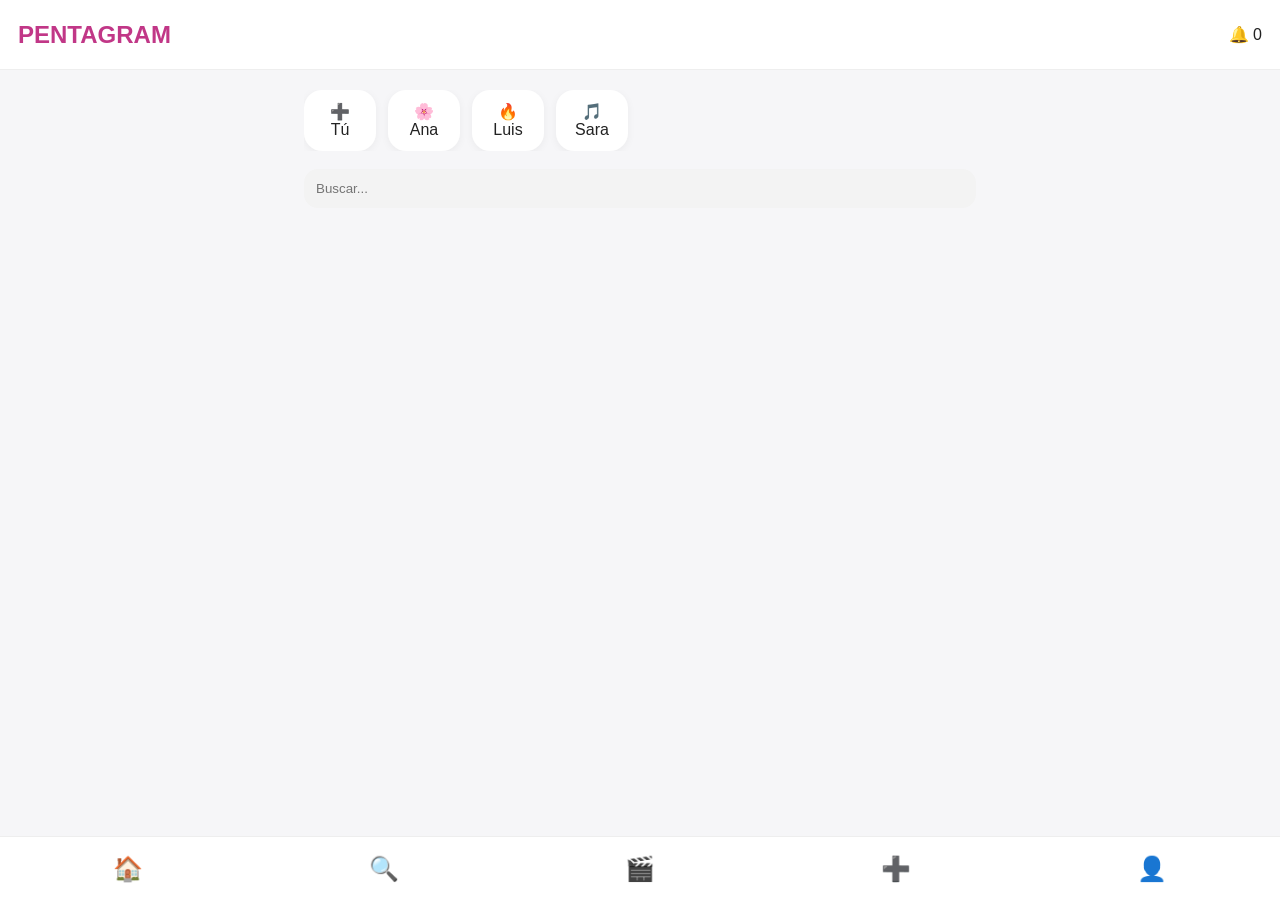
==== commit 34ae15bb: "Add files via upload" ====
--- a/index.html
+++ b/index.html
@@ -6,7 +6,6 @@
 <title>PENTAGRAM</title>
 
 <style>
-
 *{
 margin:0;
 padding:0;
@@ -20,123 +19,125 @@
 }
 
 header{
-height:70px;
-background:white;
-display:flex;
-align-items:center;
-padding:0 20px;
-font-size:22px;
-font-weight:bold;
-color:#c13787;
-border-bottom:1px solid #eee;
 position:fixed;
 top:0;
 left:0;
 right:0;
-z-index:10;
+height:70px;
+background:white;
+display:flex;
+justify-content:space-between;
+align-items:center;
+padding:0 18px;
+border-bottom:1px solid #eee;
+z-index:100;
+}
+
+.logo{
+font-size:24px;
+font-weight:bold;
+color:#c13787;
 }
 
 .container{
-max-width:650px;
+max-width:700px;
 margin:auto;
 padding:90px 14px 90px;
 }
 
-.stats{
+.hidden{
+display:none;
+}
+
+.stories{
 display:flex;
-gap:18px;
-margin-bottom:20px;
-}
-
-.stat{
+gap:12px;
+overflow:auto;
+margin-bottom:18px;
+}
+
+.story{
+min-width:72px;
 background:white;
-padding:14px;
-border-radius:16px;
-flex:1;
+border-radius:18px;
+padding:12px;
 text-align:center;
 box-shadow:0 2px 8px rgba(0,0,0,.05);
+cursor:pointer;
 }
 
 .card{
 background:white;
+padding:16px;
 border-radius:18px;
-padding:16px;
 margin-bottom:18px;
 box-shadow:0 3px 12px rgba(0,0,0,.06);
 }
 
 .username{
 font-weight:bold;
+color:#c13787;
+margin-bottom:8px;
+}
+
+.date{
+font-size:12px;
+color:#777;
 margin-bottom:10px;
-color:#c13787;
-}
-
-.post-text{
-font-size:16px;
-line-height:1.4;
 }
 
 .actions{
 display:flex;
-gap:20px;
-margin-top:14px;
-font-size:18px;
+gap:14px;
+margin-top:12px;
+flex-wrap:wrap;
 }
 
 .action{
 cursor:pointer;
 }
 
-textarea{
+textarea,input{
 width:100%;
+padding:12px;
 border:none;
+border-radius:14px;
 background:#f3f3f3;
-padding:14px;
-border-radius:14px;
-font-size:16px;
-resize:none;
-}
-
-.post-btn{
-margin-top:12px;
+margin-bottom:12px;
+}
+
+button{
+border:none;
+cursor:pointer;
+}
+
+.main-btn{
 width:100%;
 padding:14px;
-border:none;
 background:#c13787;
 color:white;
 border-radius:14px;
-font-size:16px;
-cursor:pointer;
-}
-
-.comment-box{
-display:flex;
-gap:8px;
-margin-top:12px;
-}
-
-.comment-box input{
-flex:1;
-padding:10px;
-border-radius:12px;
-border:none;
-background:#f3f3f3;
-}
-
-.send{
-padding:10px 14px;
-background:#c13787;
-color:white;
-border:none;
-border-radius:12px;
-cursor:pointer;
 }
 
 .comment{
 margin-top:8px;
+padding:10px;
 background:#fafafa;
-padding:10px;
 border-radius:12px;
+}
+
+.profile-grid{
+display:grid;
+grid-template-columns:repeat(3,1fr);
+gap:10px;
+margin-top:18px;
+}
+
+.grid-item{
+background:white;
+padding:18px;
+border-radius:14px;
+text-align:center;
 }
 
 .bottom-nav{
@@ -149,45 +150,70 @@
 display:flex;
 justify-content:space-around;
 align-items:center;
-font-size:26px;
+font-size:24px;
 border-top:1px solid #eee;
 }
 
 .nav{
 cursor:pointer;
 }
-
-.hidden{
-display:none;
-}
-
 </style>
 </head>
-
 <body>
 
-<header>PENTAGRAM</header>
+<header>
+<div class="logo">PENTAGRAM</div>
+<div>🔔 <span id="notify">0</span></div>
+</header>
 
 <div class="container">
 
+<!-- HOME -->
 <div id="home">
 
-<div class="stats">
-<div class="stat">
-Seguidores<br>
-<b id="followers">0</b>
-</div>
-
-<div class="stat">
-Siguiendo<br>
-<b id="following">0</b>
-</div>
-</div>
+<div class="stories">
+
+<div class="story">➕<br>Tú</div>
+<div class="story">🌸<br>Ana</div>
+<div class="story">🔥<br>Luis</div>
+<div class="story">🎵<br>Sara</div>
+
+</div>
+
+<input
+id="search"
+placeholder="Buscar..."
+onkeyup="render()">
 
 <div id="feed"></div>
 
 </div>
 
+<!-- EXPLORE -->
+<div id="explore" class="hidden">
+
+<div class="card">
+<h2>Explorar 🔍</h2>
+<br>
+Descubre publicaciones nuevas.
+</div>
+
+<div id="exploreFeed"></div>
+
+</div>
+
+<!-- REELS -->
+<div id="reels" class="hidden">
+
+<div class="card">
+<h2>Reels 🎬</h2>
+</div>
+
+<div id="reelsFeed"></div>
+
+</div>
+
+<!-- CREATE -->
 <div id="create" class="hidden">
 
 <div class="card">
@@ -195,26 +221,53 @@
 <textarea
 id="postText"
 rows="5"
-placeholder="¿Qué estás pensando?">
+placeholder="¿Qué quieres compartir?">
 </textarea>
 
 <button
-class="post-btn"
+class="main-btn"
 onclick="createPost()">
+
 Publicar
+
 </button>
 
 </div>
 
 </div>
 
+<!-- PROFILE -->
 <div id="profile" class="hidden">
 
 <div class="card">
-<h2>Tu perfil</h2>
+
+<h2 id="profileName"></h2>
+
 <br>
+
+<button
+class="main-btn"
+onclick="editProfile()">
+
+Editar perfil
+
+</button>
+
+<br><br>
+
 Publicaciones:
 <b id="postCount">0</b>
+
+<br><br>
+
+Likes:
+<b id="totalLikes">0</b>
+
+</div>
+
+<div
+class="profile-grid"
+id="profileGrid">
 </div>
 
 </div>
@@ -229,6 +282,16 @@
 </div>
 
 <div class="nav"
+onclick="showPage('explore')">
+🔍
+</div>
+
+<div class="nav"
+onclick="showPage('reels')">
+🎬
+</div>
+
+<div class="nav"
 onclick="showPage('create')">
 ➕
 </div>
@@ -242,25 +305,28 @@
 
 <script>
 
-let followers=
-Number(localStorage.getItem("followers"))||0;
-
-let following=
-Number(localStorage.getItem("following"))||0;
+let username=
+localStorage.getItem("username")
+||"Tú";
+
+let notifications=
+Number(localStorage.getItem("notifications"))
+||0;
 
 let posts=
-JSON.parse(localStorage.getItem("posts"))||[];
+JSON.parse(localStorage.getItem("posts"))
+||[];
 
 function save(){
 
 localStorage.setItem(
-"followers",
-followers
+"username",
+username
 );
 
 localStorage.setItem(
-"following",
-following
+"notifications",
+notifications
 );
 
 localStorage.setItem(
@@ -272,7 +338,13 @@
 
 function showPage(page){
 
-["home","create","profile"]
+[
+"home",
+"explore",
+"reels",
+"create",
+"profile"
+]
 .forEach(id=>{
 
 document
@@ -302,10 +374,18 @@
 if(!text)return;
 
 posts.push({
-user:"Tú",
+
+user:username,
+
 text:text,
+
 likes:0,
-comments:[]
+
+comments:[],
+
+date:new Date()
+.toLocaleString()
+
 });
 
 document
@@ -321,17 +401,6 @@
 function likePost(i){
 
 posts[i].likes++;
-
-save();
-
-render();
-
-}
-
-function followUser(){
-
-followers++;
-following++;
 
 save();
 
@@ -355,7 +424,7 @@
 .comments
 .push(value);
 
-input.value="";
+notifications++;
 
 save();
 
@@ -363,91 +432,214 @@
 
 }
 
+function deletePost(i){
+
+if(confirm("Eliminar?")){
+
+posts.splice(i,1);
+
+save();
+
+render();
+
+}
+
+}
+
+function editPost(i){
+
+const n=
+prompt(
+"Editar publicación:",
+posts[i].text
+);
+
+if(!n)return;
+
+posts[i].text=n;
+
+save();
+
+render();
+
+}
+
+function editProfile(){
+
+const n=
+prompt(
+"Tu nombre:",
+username
+);
+
+if(!n)return;
+
+username=n;
+
+save();
+
+render();
+
+}
+
+function renderCard(post,i){
+
+return `
+
+<div class="card">
+
+<div class="username">
+${post.user}
+</div>
+
+<div class="date">
+${post.date}
+</div>
+
+<div>
+${post.text}
+</div>
+
+<div class="actions">
+
+<div class="action"
+onclick="likePost(${i})">
+❤️ ${post.likes}
+</div>
+
+<div class="action"
+onclick="editPost(${i})">
+✏️
+</div>
+
+<div class="action"
+onclick="deletePost(${i})">
+🗑️
+</div>
+
+</div>
+
+${post.comments.map(c=>`
+
+<div class="comment">
+${c}
+</div>
+
+`).join("")}
+
+<input
+id="comment-${i}"
+placeholder="Comentar...">
+
+<button
+class="main-btn"
+onclick="addComment(${i})">
+
+Enviar
+
+</button>
+
+</div>
+
+`;
+
+}
+
 function render(){
 
 document
-.getElementById("followers")
-.textContent=followers;
-
-document
-.getElementById("following")
-.textContent=following;
+.getElementById("notify")
+.textContent=
+notifications;
+
+document
+.getElementById("profileName")
+.textContent=
+username;
 
 document
 .getElementById("postCount")
-.textContent=posts.length;
-
-const feed=
-document.getElementById("feed");
-
-feed.innerHTML="";
-
+.textContent=
+posts.length;
+
+let likes=0;
+
+posts.forEach(p=>likes+=p.likes);
+
+document
+.getElementById("totalLikes")
+.textContent=
+likes;
+
+const search=
+document
+.getElementById("search")
+.value
+.toLowerCase();
+
+document
+.getElementById("feed")
+.innerHTML=
 posts
 .slice()
 .reverse()
-.forEach((post,index)=>{
-
-const real=
-posts.length-1-index;
-
-const card=
-document.createElement("div");
-
-card.className="card";
-
-card.innerHTML=`
-
-<div class="username">
-${post.user}
-</div>
-
-<div class="post-text">
-${post.text}
-</div>
-
-<div class="actions">
-
-<div class="action"
-onclick="likePost(${real})">
-❤️ ${post.likes}
-</div>
-
-<div class="action"
-onclick="followUser()">
-➕ seguir
-</div>
-
-</div>
-
-${post.comments.map(c=>`
-
-<div class="comment">
-${c}
-</div>
-
-`).join("")}
-
-<div class="comment-box">
-
-<input
-id="comment-${real}"
-placeholder="Comentar...">
-
-<button
-class="send"
-onclick="addComment(${real})">
-
-Enviar
-
-</button>
-
-</div>
-
-`;
-
-feed.appendChild(card);
-
-});
+.filter(p=>
+p.text
+.toLowerCase()
+.includes(search)
+)
+.map((p,index)=>
+renderCard(
+p,
+posts.length-1-index
+)
+)
+.join("");
+
+document
+.getElementById("exploreFeed")
+.innerHTML=
+posts
+.slice()
+.reverse()
+.map((p,index)=>
+renderCard(
+p,
+posts.length-1-index
+)
+)
+.join("");
+
+document
+.getElementById("reelsFeed")
+.innerHTML=
+posts
+.slice()
+.reverse()
+.map((p,index)=>
+renderCard(
+p,
+posts.length-1-index
+)
+)
+.join("");
+
+document
+.getElementById("profileGrid")
+.innerHTML=
+posts
+.slice()
+.reverse()
+.map(p=>`
+
+<div class="grid-item">
+
+${p.text.slice(0,40)}
+
+</div>
+
+`)
+.join("");
 
 }
 
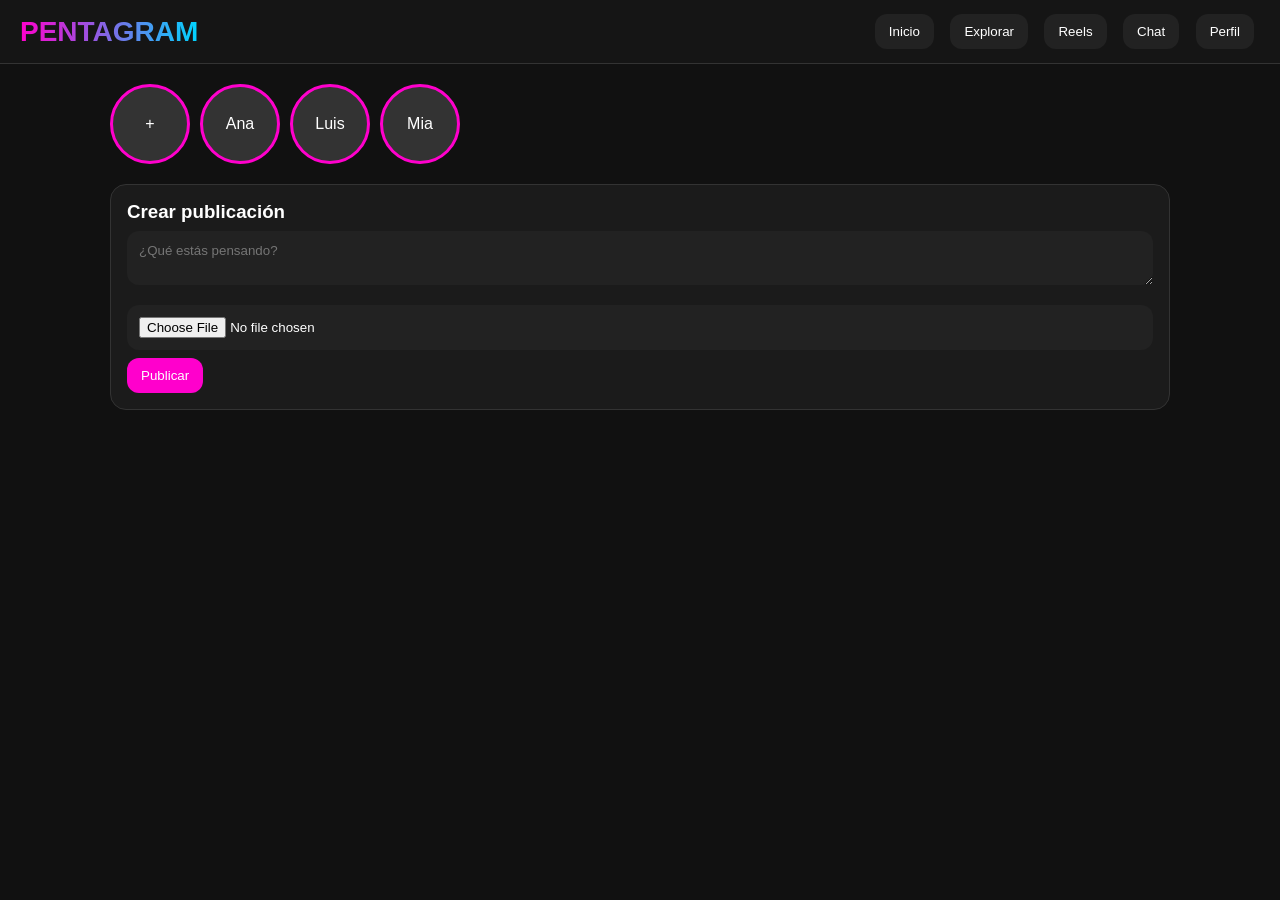
==== commit 70db4b97: "Add files via upload" ====
--- a/index.html
+++ b/index.html
@@ -1,651 +1,183 @@
 <!DOCTYPE html>
 <html lang="es">
 <head>
-<meta charset="UTF-8">
-<meta name="viewport" content="width=device-width,initial-scale=1">
+<meta charset="UTF-8" />
+<meta name="viewport" content="width=device-width,initial-scale=1" />
 <title>PENTAGRAM</title>
-
 <style>
-*{
-margin:0;
-padding:0;
-box-sizing:border-box;
-font-family:Arial,sans-serif;
-}
-
-body{
-background:#f6f6f8;
-color:#222;
-}
-
-header{
-position:fixed;
-top:0;
-left:0;
-right:0;
-height:70px;
-background:white;
-display:flex;
-justify-content:space-between;
-align-items:center;
-padding:0 18px;
-border-bottom:1px solid #eee;
-z-index:100;
-}
-
-.logo{
-font-size:24px;
-font-weight:bold;
-color:#c13787;
-}
-
-.container{
-max-width:700px;
-margin:auto;
-padding:90px 14px 90px;
-}
-
-.hidden{
-display:none;
-}
-
-.stories{
-display:flex;
-gap:12px;
-overflow:auto;
-margin-bottom:18px;
-}
-
-.story{
-min-width:72px;
-background:white;
-border-radius:18px;
-padding:12px;
-text-align:center;
-box-shadow:0 2px 8px rgba(0,0,0,.05);
-cursor:pointer;
-}
-
-.card{
-background:white;
-padding:16px;
-border-radius:18px;
-margin-bottom:18px;
-box-shadow:0 3px 12px rgba(0,0,0,.06);
-}
-
-.username{
-font-weight:bold;
-color:#c13787;
-margin-bottom:8px;
-}
-
-.date{
-font-size:12px;
-color:#777;
-margin-bottom:10px;
-}
-
-.actions{
-display:flex;
-gap:14px;
-margin-top:12px;
-flex-wrap:wrap;
-}
-
-.action{
-cursor:pointer;
-}
-
-textarea,input{
-width:100%;
-padding:12px;
-border:none;
-border-radius:14px;
-background:#f3f3f3;
-margin-bottom:12px;
-}
-
-button{
-border:none;
-cursor:pointer;
-}
-
-.main-btn{
-width:100%;
-padding:14px;
-background:#c13787;
-color:white;
-border-radius:14px;
-}
-
-.comment{
-margin-top:8px;
-padding:10px;
-background:#fafafa;
-border-radius:12px;
-}
-
-.profile-grid{
-display:grid;
-grid-template-columns:repeat(3,1fr);
-gap:10px;
-margin-top:18px;
-}
-
-.grid-item{
-background:white;
-padding:18px;
-border-radius:14px;
-text-align:center;
-}
-
-.bottom-nav{
-position:fixed;
-bottom:0;
-left:0;
-right:0;
-height:64px;
-background:white;
-display:flex;
-justify-content:space-around;
-align-items:center;
-font-size:24px;
-border-top:1px solid #eee;
-}
-
-.nav{
-cursor:pointer;
-}
+*{box-sizing:border-box;margin:0;padding:0;font-family:Arial,sans-serif}
+body{background:#111;color:#fff}
+header{position:sticky;top:0;background:#151515;padding:14px 20px;border-bottom:1px solid #333;display:flex;justify-content:space-between;align-items:center;z-index:10}
+.logo{font-size:28px;font-weight:700;background:linear-gradient(90deg,#ff00cc,#00d4ff);-webkit-background-clip:text;color:transparent}
+nav button{margin:0 6px;padding:10px 14px;border:none;border-radius:12px;background:#222;color:#fff;cursor:pointer}
+nav button:hover{background:#333}
+.page{display:none;padding:20px;max-width:1100px;margin:auto}
+.active{display:block}
+.card{background:#1b1b1b;border-radius:16px;padding:16px;margin:16px 0;border:1px solid #333}
+input,textarea{width:100%;padding:12px;margin:8px 0;border-radius:12px;border:none;background:#222;color:#fff}
+button.action{background:#ff00cc;color:#fff;padding:10px 14px;border:none;border-radius:12px;cursor:pointer}
+img,video{max-width:100%;border-radius:14px;margin-top:10px}
+#stories{display:flex;gap:10px;overflow:auto;margin-bottom:20px}
+.story{min-width:80px;height:80px;border-radius:50%;background:#333;display:flex;align-items:center;justify-content:center;border:3px solid #ff00cc}
+.grid{display:grid;grid-template-columns:repeat(3,1fr);gap:8px}
+.grid img,.grid video{height:180px;object-fit:cover;width:100%}
+.chatbox{height:260px;overflow:auto;background:#0f0f0f;padding:10px;border-radius:12px;margin-bottom:10px}
+.message{padding:8px;background:#222;border-radius:10px;margin:6px 0}
+.profile-top{display:flex;gap:20px;align-items:center}
+.avatar{width:90px;height:90px;border-radius:50%;background:#333;object-fit:cover}
+.stats{display:flex;gap:20px;margin-top:10px}
 </style>
 </head>
 <body>
-
 <header>
 <div class="logo">PENTAGRAM</div>
-<div>🔔 <span id="notify">0</span></div>
+<nav>
+<button onclick="showPage('home')">Inicio</button>
+<button onclick="showPage('explore')">Explorar</button>
+<button onclick="showPage('reels')">Reels</button>
+<button onclick="showPage('chat')">Chat</button>
+<button onclick="showPage('profile')">Perfil</button>
+</nav>
 </header>
 
-<div class="container">
+<section id="home" class="page active">
+<div id="stories"></div>
+<div class="card">
+<h3>Crear publicación</h3>
+<textarea id="postText" placeholder="¿Qué estás pensando?"></textarea>
+<input type="file" id="postMedia" accept="image/*,video/*">
+<button class="action" onclick="createPost()">Publicar</button>
+</div>
+<div id="feed"></div>
+</section>
 
-<!-- HOME -->
-<div id="home">
+<section id="explore" class="page">
+<h2>Explorar</h2>
+<div id="exploreFeed"></div>
+</section>
 
-<div class="stories">
+<section id="reels" class="page">
+<h2>Reels</h2>
+<div id="reelsFeed"></div>
+</section>
 
-<div class="story">➕<br>Tú</div>
-<div class="story">🌸<br>Ana</div>
-<div class="story">🔥<br>Luis</div>
-<div class="story">🎵<br>Sara</div>
+<section id="chat" class="page">
+<div class="card">
+<h2>Mensajes</h2>
+<div class="chatbox" id="chatMessages"></div>
+<input id="chatInput" placeholder="Escribe un mensaje...">
+<button class="action" onclick="sendMessage()">Enviar</button>
+</div>
+</section>
 
+<section id="profile" class="page">
+<div class="card">
+<div class="profile-top">
+<img id="avatarPreview" class="avatar">
+<div>
+<input id="profileName" placeholder="Nombre">
+<textarea id="profileBio" placeholder="Bio"></textarea>
+<input type="file" id="avatarInput" accept="image/*">
+<button class="action" onclick="saveProfile()">Guardar perfil</button>
+<div class="stats">
+<div><b id="countPosts">0</b><br>posts</div>
+<div><b>120</b><br>seguidores</div>
+<div><b>89</b><br>siguiendo</div>
 </div>
-
-<input
-id="search"
-placeholder="Buscar..."
-onkeyup="render()">
-
-<div id="feed"></div>
-
 </div>
-
-<!-- EXPLORE -->
-<div id="explore" class="hidden">
-
-<div class="card">
-<h2>Explorar 🔍</h2>
-<br>
-Descubre publicaciones nuevas.
 </div>
-
-<div id="exploreFeed"></div>
-
 </div>
-
-<!-- REELS -->
-<div id="reels" class="hidden">
-
-<div class="card">
-<h2>Reels 🎬</h2>
-</div>
-
-<div id="reelsFeed"></div>
-
-</div>
-
-<!-- CREATE -->
-<div id="create" class="hidden">
-
-<div class="card">
-
-<textarea
-id="postText"
-rows="5"
-placeholder="¿Qué quieres compartir?">
-</textarea>
-
-<button
-class="main-btn"
-onclick="createPost()">
-
-Publicar
-
-</button>
-
-</div>
-
-</div>
-
-<!-- PROFILE -->
-<div id="profile" class="hidden">
-
-<div class="card">
-
-<h2 id="profileName"></h2>
-
-<br>
-
-<button
-class="main-btn"
-onclick="editProfile()">
-
-Editar perfil
-
-</button>
-
-<br><br>
-
-Publicaciones:
-<b id="postCount">0</b>
-
-<br><br>
-
-Likes:
-<b id="totalLikes">0</b>
-
-</div>
-
-<div
-class="profile-grid"
-id="profileGrid">
-</div>
-
-</div>
-
-</div>
-
-<div class="bottom-nav">
-
-<div class="nav"
-onclick="showPage('home')">
-🏠
-</div>
-
-<div class="nav"
-onclick="showPage('explore')">
-🔍
-</div>
-
-<div class="nav"
-onclick="showPage('reels')">
-🎬
-</div>
-
-<div class="nav"
-onclick="showPage('create')">
-➕
-</div>
-
-<div class="nav"
-onclick="showPage('profile')">
-👤
-</div>
-
-</div>
+<div class="grid" id="profileGrid"></div>
+</section>
 
 <script>
+let posts=JSON.parse(localStorage.getItem('pentagram_posts')||'[]');
+let messages=JSON.parse(localStorage.getItem('pentagram_chat')||'[]');
+let profile=JSON.parse(localStorage.getItem('pentagram_profile')||'{"name":"Usuario","bio":"","avatar":""}');
 
-let username=
-localStorage.getItem("username")
-||"Tú";
-
-let notifications=
-Number(localStorage.getItem("notifications"))
-||0;
-
-let posts=
-JSON.parse(localStorage.getItem("posts"))
-||[];
-
-function save(){
-
-localStorage.setItem(
-"username",
-username
-);
-
-localStorage.setItem(
-"notifications",
-notifications
-);
-
-localStorage.setItem(
-"posts",
-JSON.stringify(posts)
-);
-
+function saveAll(){
+localStorage.setItem('pentagram_posts',JSON.stringify(posts));
+localStorage.setItem('pentagram_chat',JSON.stringify(messages));
+localStorage.setItem('pentagram_profile',JSON.stringify(profile));
 }
 
-function showPage(page){
-
-[
-"home",
-"explore",
-"reels",
-"create",
-"profile"
-]
-.forEach(id=>{
-
-document
-.getElementById(id)
-.classList
-.add("hidden");
-
-});
-
-document
-.getElementById(page)
-.classList
-.remove("hidden");
-
+function showPage(id){
+document.querySelectorAll('.page').forEach(p=>p.classList.remove('active'));
+document.getElementById(id).classList.add('active');
 render();
-
 }
 
 function createPost(){
+const text=document.getElementById('postText').value;
+const file=document.getElementById('postMedia').files[0];
+if(!text && !file)return;
+if(file){
+const r=new FileReader();
+r.onload=()=>{
+posts.unshift({text,media:r.result,type:file.type,likes:0,comments:[]});
+saveAll();render();
+};
+r.readAsDataURL(file);
+}else{
+posts.unshift({text,media:'',type:'',likes:0,comments:[]});
+saveAll();render();
+}
+}
 
-const text=
-document
-.getElementById("postText")
-.value
-.trim();
+function likePost(i){posts[i].likes++;saveAll();render();}
+function deletePost(i){posts.splice(i,1);saveAll();render();}
+function addComment(i){
+const c=prompt('Comentario');
+if(c){posts[i].comments.push(c);saveAll();render();}
+}
 
-if(!text)return;
+function sendMessage(){
+const t=document.getElementById('chatInput').value;
+if(!t)return;
+messages.push(t);
+document.getElementById('chatInput').value='';
+saveAll();render();
+}
 
-posts.push({
-
-user:username,
-
-text:text,
-
-likes:0,
-
-comments:[],
-
-date:new Date()
-.toLocaleString()
-
+document.getElementById('avatarInput').addEventListener('change',e=>{
+const f=e.target.files[0];
+if(!f)return;
+const r=new FileReader();
+r.onload=()=>{profile.avatar=r.result;document.getElementById('avatarPreview').src=r.result;saveAll();};
+r.readAsDataURL(f);
 });
 
-document
-.getElementById("postText")
-.value="";
-
-save();
-
-showPage("home");
-
-}
-
-function likePost(i){
-
-posts[i].likes++;
-
-save();
-
-render();
-
-}
-
-function addComment(i){
-
-const input=
-document.getElementById(
-"comment-"+i
-);
-
-const value=
-input.value.trim();
-
-if(!value)return;
-
-posts[i]
-.comments
-.push(value);
-
-notifications++;
-
-save();
-
-render();
-
-}
-
-function deletePost(i){
-
-if(confirm("Eliminar?")){
-
-posts.splice(i,1);
-
-save();
-
-render();
-
-}
-
-}
-
-function editPost(i){
-
-const n=
-prompt(
-"Editar publicación:",
-posts[i].text
-);
-
-if(!n)return;
-
-posts[i].text=n;
-
-save();
-
-render();
-
-}
-
-function editProfile(){
-
-const n=
-prompt(
-"Tu nombre:",
-username
-);
-
-if(!n)return;
-
-username=n;
-
-save();
-
-render();
-
-}
-
-function renderCard(post,i){
-
-return `
-
-<div class="card">
-
-<div class="username">
-${post.user}
-</div>
-
-<div class="date">
-${post.date}
-</div>
-
-<div>
-${post.text}
-</div>
-
-<div class="actions">
-
-<div class="action"
-onclick="likePost(${i})">
-❤️ ${post.likes}
-</div>
-
-<div class="action"
-onclick="editPost(${i})">
-✏️
-</div>
-
-<div class="action"
-onclick="deletePost(${i})">
-🗑️
-</div>
-
-</div>
-
-${post.comments.map(c=>`
-
-<div class="comment">
-${c}
-</div>
-
-`).join("")}
-
-<input
-id="comment-${i}"
-placeholder="Comentar...">
-
-<button
-class="main-btn"
-onclick="addComment(${i})">
-
-Enviar
-
-</button>
-
-</div>
-
-`;
-
+function saveProfile(){
+profile.name=document.getElementById('profileName').value;
+profile.bio=document.getElementById('profileBio').value;
+saveAll();render();
 }
 
 function render(){
-
-document
-.getElementById("notify")
-.textContent=
-notifications;
-
-document
-.getElementById("profileName")
-.textContent=
-username;
-
-document
-.getElementById("postCount")
-.textContent=
-posts.length;
-
-let likes=0;
-
-posts.forEach(p=>likes+=p.likes);
-
-document
-.getElementById("totalLikes")
-.textContent=
-likes;
-
-const search=
-document
-.getElementById("search")
-.value
-.toLowerCase();
-
-document
-.getElementById("feed")
-.innerHTML=
-posts
-.slice()
-.reverse()
-.filter(p=>
-p.text
-.toLowerCase()
-.includes(search)
-)
-.map((p,index)=>
-renderCard(
-p,
-posts.length-1-index
-)
-)
-.join("");
-
-document
-.getElementById("exploreFeed")
-.innerHTML=
-posts
-.slice()
-.reverse()
-.map((p,index)=>
-renderCard(
-p,
-posts.length-1-index
-)
-)
-.join("");
-
-document
-.getElementById("reelsFeed")
-.innerHTML=
-posts
-.slice()
-.reverse()
-.map((p,index)=>
-renderCard(
-p,
-posts.length-1-index
-)
-)
-.join("");
-
-document
-.getElementById("profileGrid")
-.innerHTML=
-posts
-.slice()
-.reverse()
-.map(p=>`
-
-<div class="grid-item">
-
-${p.text.slice(0,40)}
-
-</div>
-
-`)
-.join("");
-
+const feed=document.getElementById('feed');
+const explore=document.getElementById('exploreFeed');
+const reels=document.getElementById('reelsFeed');
+const grid=document.getElementById('profileGrid');
+feed.innerHTML='';explore.innerHTML='';reels.innerHTML='';grid.innerHTML='';
+posts.forEach((p,i)=>{
+let media='';
+if(p.media){
+media=p.type.startsWith('video')?`<video controls src="${p.media}"></video>`:`<img src="${p.media}">`;
 }
-
+const card=`<div class='card'><b>${profile.name}</b><p>${p.text}</p>${media}<br><button class='action' onclick='likePost(${i})'>❤ ${p.likes}</button> <button class='action' onclick='addComment(${i})'>💬 ${p.comments.length}</button> <button class='action' onclick='deletePost(${i})'>🗑</button><div>${p.comments.map(c=>`<div class='message'>${c}</div>`).join('')}</div></div>`;
+feed.innerHTML+=card;
+explore.innerHTML+=card;
+if(p.type.startsWith('video'))reels.innerHTML+=card;
+if(p.media)grid.innerHTML+=p.type.startsWith('video')?`<video controls src='${p.media}'></video>`:`<img src='${p.media}'>`;
+});
+document.getElementById('chatMessages').innerHTML=messages.map(m=>`<div class='message'>${m}</div>`).join('');
+document.getElementById('profileName').value=profile.name;
+document.getElementById('profileBio').value=profile.bio;
+document.getElementById('avatarPreview').src=profile.avatar||'';
+document.getElementById('countPosts').textContent=posts.length;
+document.getElementById('stories').innerHTML=`<div class='story'>+</div><div class='story'>Ana</div><div class='story'>Luis</div><div class='story'>Mia</div>`;
+}
 render();
-
 </script>
-
 </body>
-</html>+</html>
